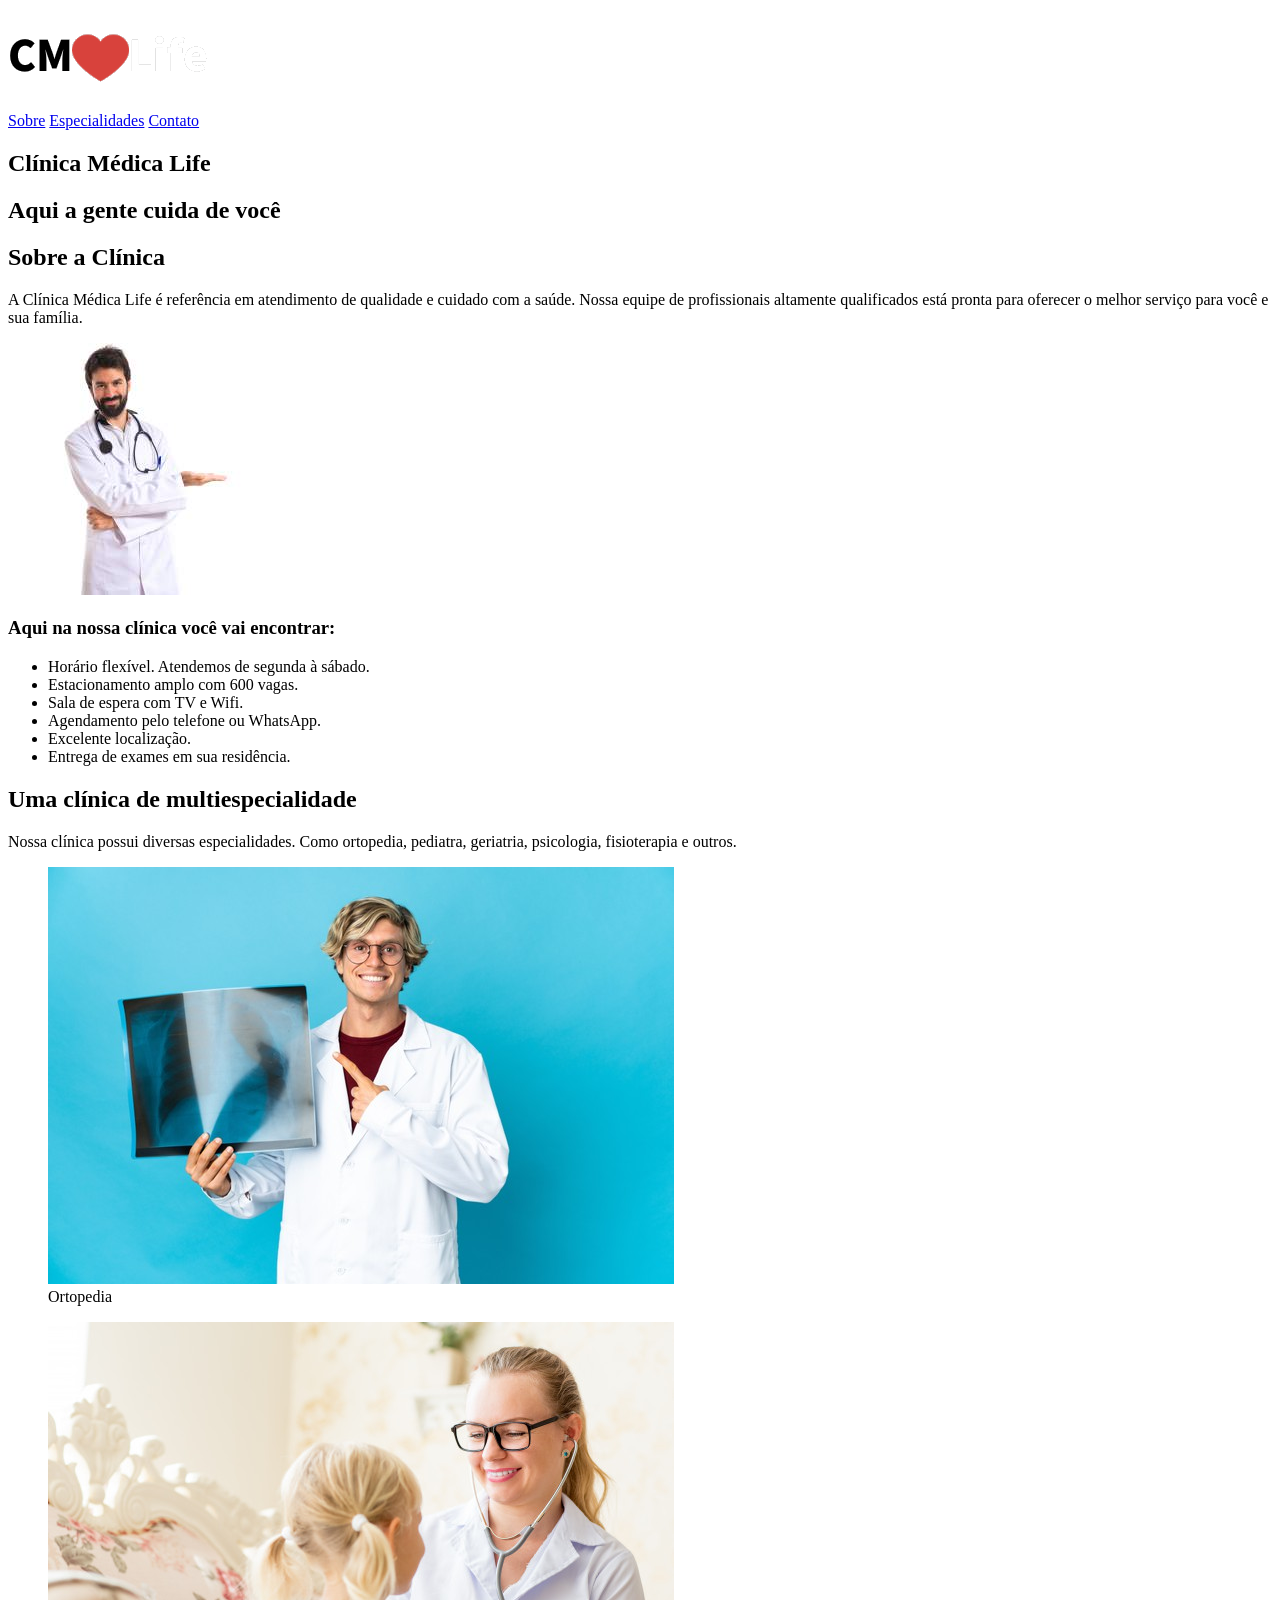
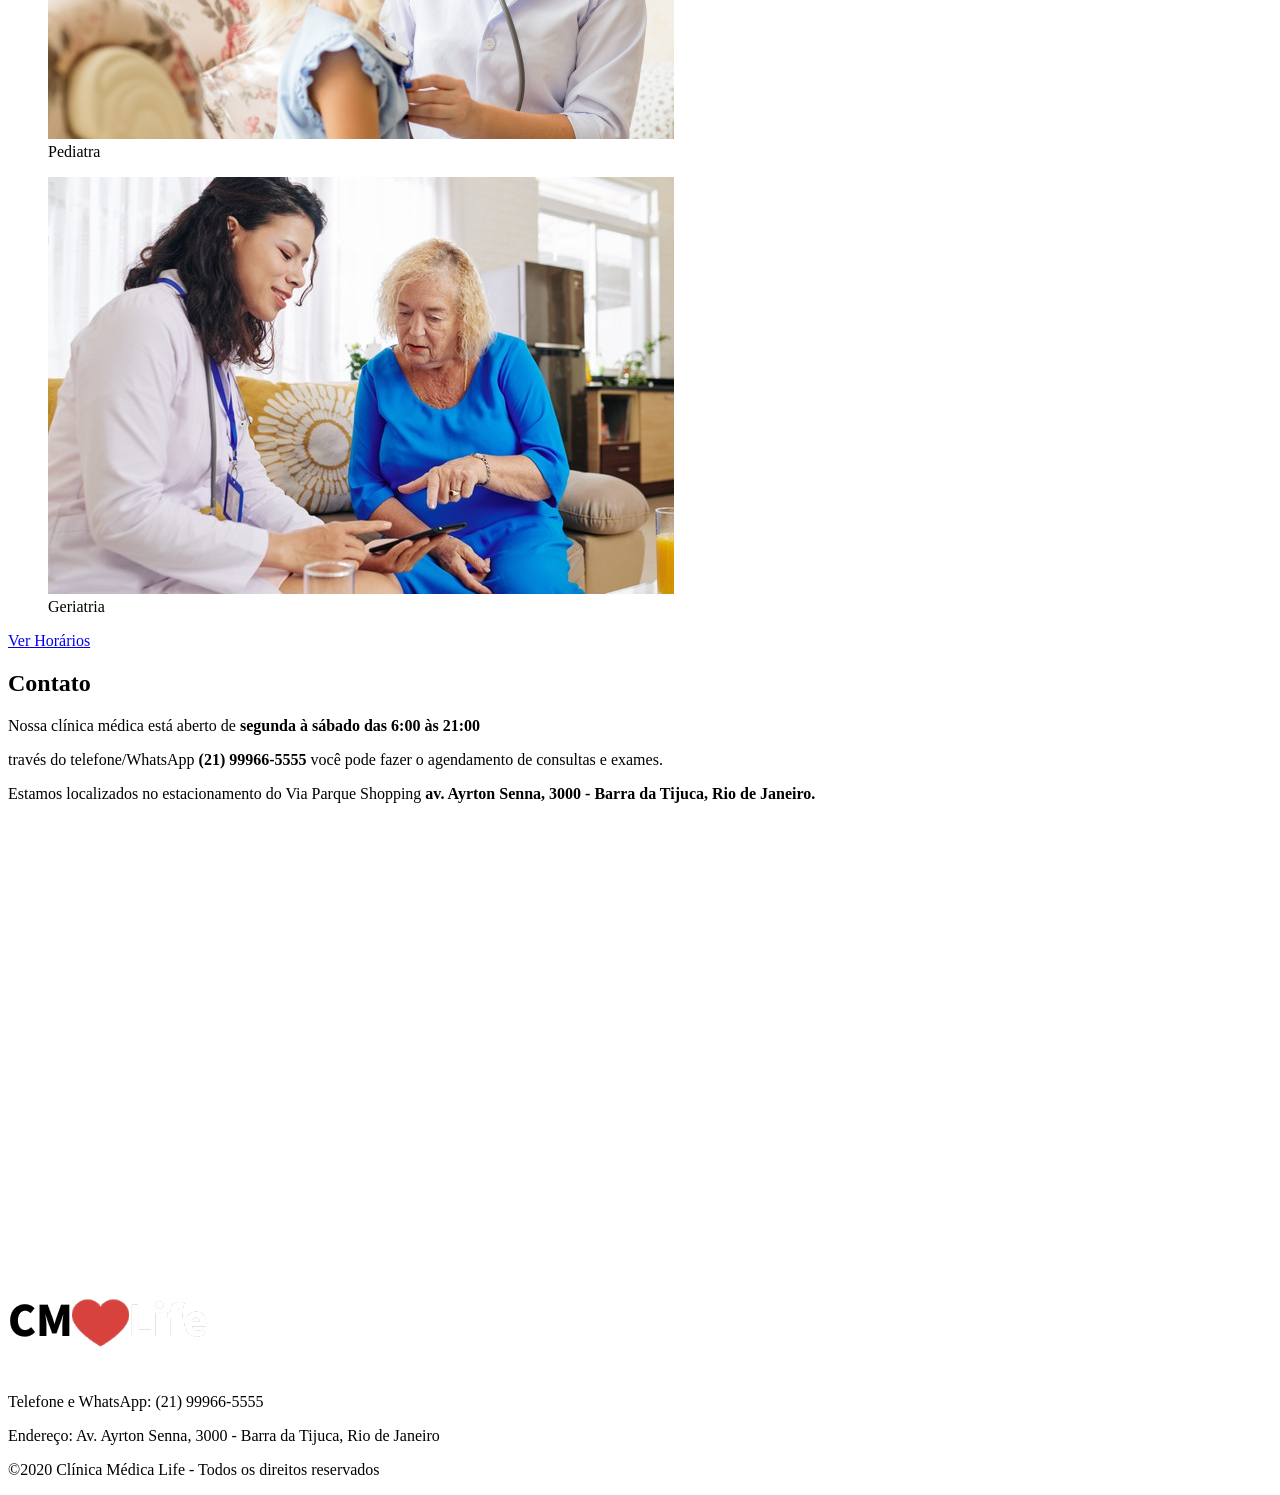
==== index.html @ 8f23ac89 "adicionando html da primeira pagina ao repositório" ====
<!DOCTYPE html>
<html lang="pt-BR">
<head>
    <meta charset="UTF-8">
    <meta name="viewport" content="width=device-width, initial-scale=1.0">
    <link rel="stylesheet" href="./style/style.css">
    <link rel="stylesheet" href="./style/especialidades-style.css">
    <link rel="stylesheet" href="./style/responsivo.css">
    <title>Clinica Médica</title>
</head>
<body>
    <header>
        <div class="logo">
            <a href="./index.html">
                <img src="./assets/logo.png" alt="Clinica Médica Life">
            </a>
        </div>
        <nav>
            <a href="#sobre">Sobre</a>
            <a href="#especialidades">Especialidades</a>
            <a href="#contato">Contato</a>
        </nav>
    </header>
    <main>
        <section class="banner">
            <h1>Clínica Médica Life</h1>
            <h1>Aqui a gente cuida de você</h1>
        </section>
        <section class="sobre" id="sobre">
            <div>
            <h2>Sobre a Clínica</h2>
            <p>A Clínica Médica Life é referência em atendimento de qualidade e cuidado com a saúde. Nossa equipe de profissionais altamente qualificados está pronta para oferecer o melhor serviço para você e sua família.</p>
            </div>

            <div>
                <figure>
                    <img src="./assets/medico.jpg" alt="Sobre a clinica">
                </figure>
                <div>
                    <h3>Aqui na nossa clínica você vai encontrar:</h3>
                    <ul>
                        <li>Horário flexível. Atendemos de segunda à sábado.</li>
                        <li>Estacionamento amplo com 600 vagas.</li>
                        <li>Sala de espera com TV e Wifi.</li>
                        <li>Agendamento pelo telefone ou WhatsApp.</li>
                        <li>Excelente localização.</li>
                        <li>Entrega de exames em sua residência.</li>
                    </ul>                    
                </div>
            </div>
        </section>
        <section class="especialidades" id="especialidades">
            <div>
                <h2>Uma clínica de multiespecialidade</h2>
                <p>Nossa clínica possui diversas especialidades. Como ortopedia, pediatra, geriatria, psicologia, fisioterapia e outros.</p>
            </div>
            <div>
                <figure>
                    <img src="./assets/ortopedia1.png" alt="Ortopedia">
                    <figcaption>Ortopedia</figcaption>
                </figure>
                <figure>
                    <img src="./assets/pediatra.png" alt="Pediatria">
                    <figcaption>Pediatra</figcaption>
                </figure>
                <figure>
                    <img src="./assets/geriatra.png" alt="Geriatria">
                    <figcaption>Geriatria</figcaption>
                </figure>
            </div>
            <a href="#">Ver Horários</a>
        </section>
        <section class="contato" id="contato">
            <div>
                <h2>Contato</h2>
                <p>Nossa clínica médica está aberto de <strong>segunda à sábado das 6:00 às 21:00</strong></p>
                <p>través do telefone/WhatsApp <strong>(21) 99966-5555</strong> você pode fazer o agendamento de consultas e exames.</p>
                <p>Estamos localizados no estacionamento do Via Parque Shopping <strong>av. Ayrton Senna, 3000 - Barra da Tijuca, Rio de Janeiro.</strong></p>
            </div>

             <iframe src="https://www.google.com/maps/embed?pb=!1m18!1m12!1m3!1d3673.1179277032493!2d-43.364191100000006!3d-22.982690599999998!2m3!1f0!2f0!3f0!3m2!1i1024!2i768!4f13.1!3m3!1m2!1s0x9bda2c2293fa63%3A0x539cb07246f0e38d!2sVia%20Parque%20Shopping!5e0!3m2!1spt-BR!2sbr!4v1792603080375!5m2!1spt-BR!2sbr" width="600" height="450" style="border:0;" allowfullscreen="" loading="lazy" referrerpolicy="strict-origin-when-cross-origin"></iframe>

        </section>
    </main>
    <footer>
        <section>
            <div>
                <img src="./assets/logo.png" alt="Clinica Médica Life">    
            </div>
            <div>
                <p>Telefone e WhatsApp: (21) 99966-5555</p>
                <p>Endereço: Av. Ayrton Senna, 3000 - Barra da Tijuca, Rio de Janeiro</p>
                <p>©2020 Clínica Médica Life - Todos os direitos reservados</p>

            </div>
        </section>
    </footer>
</body>
</html>
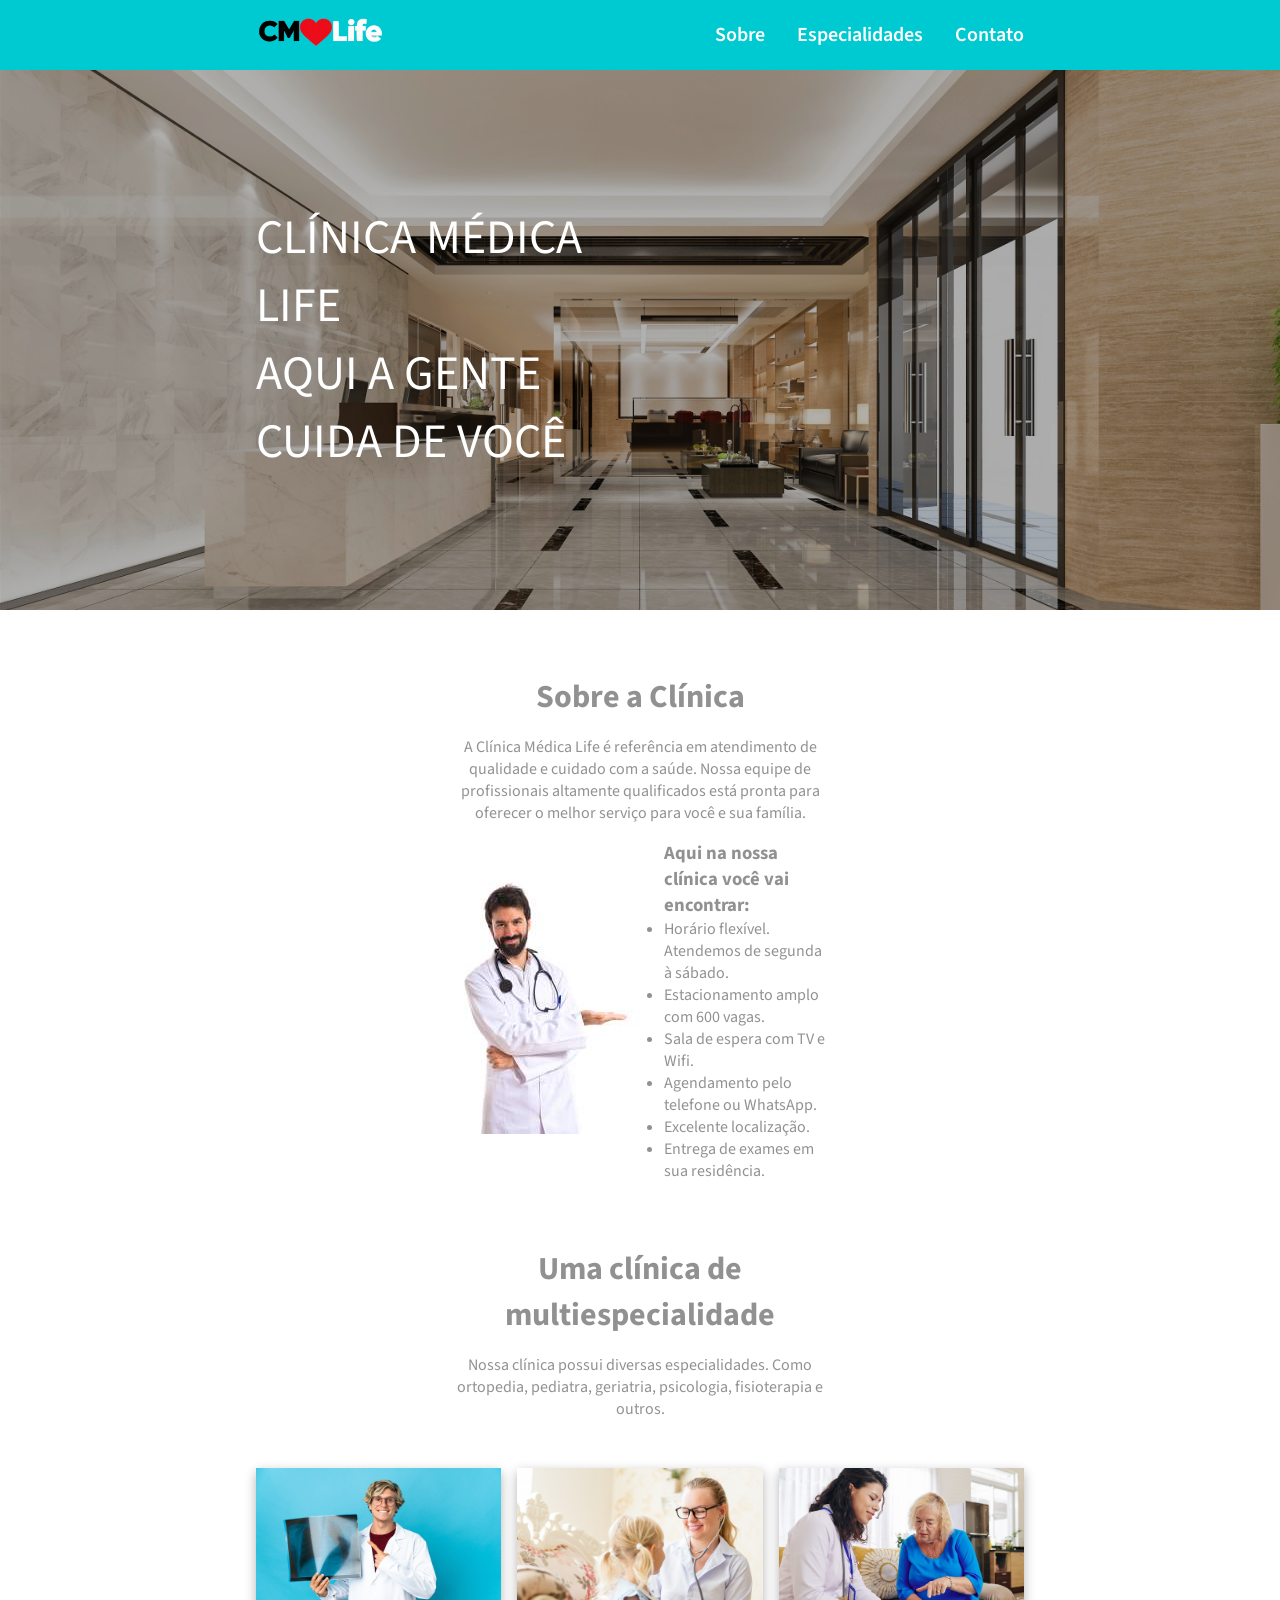
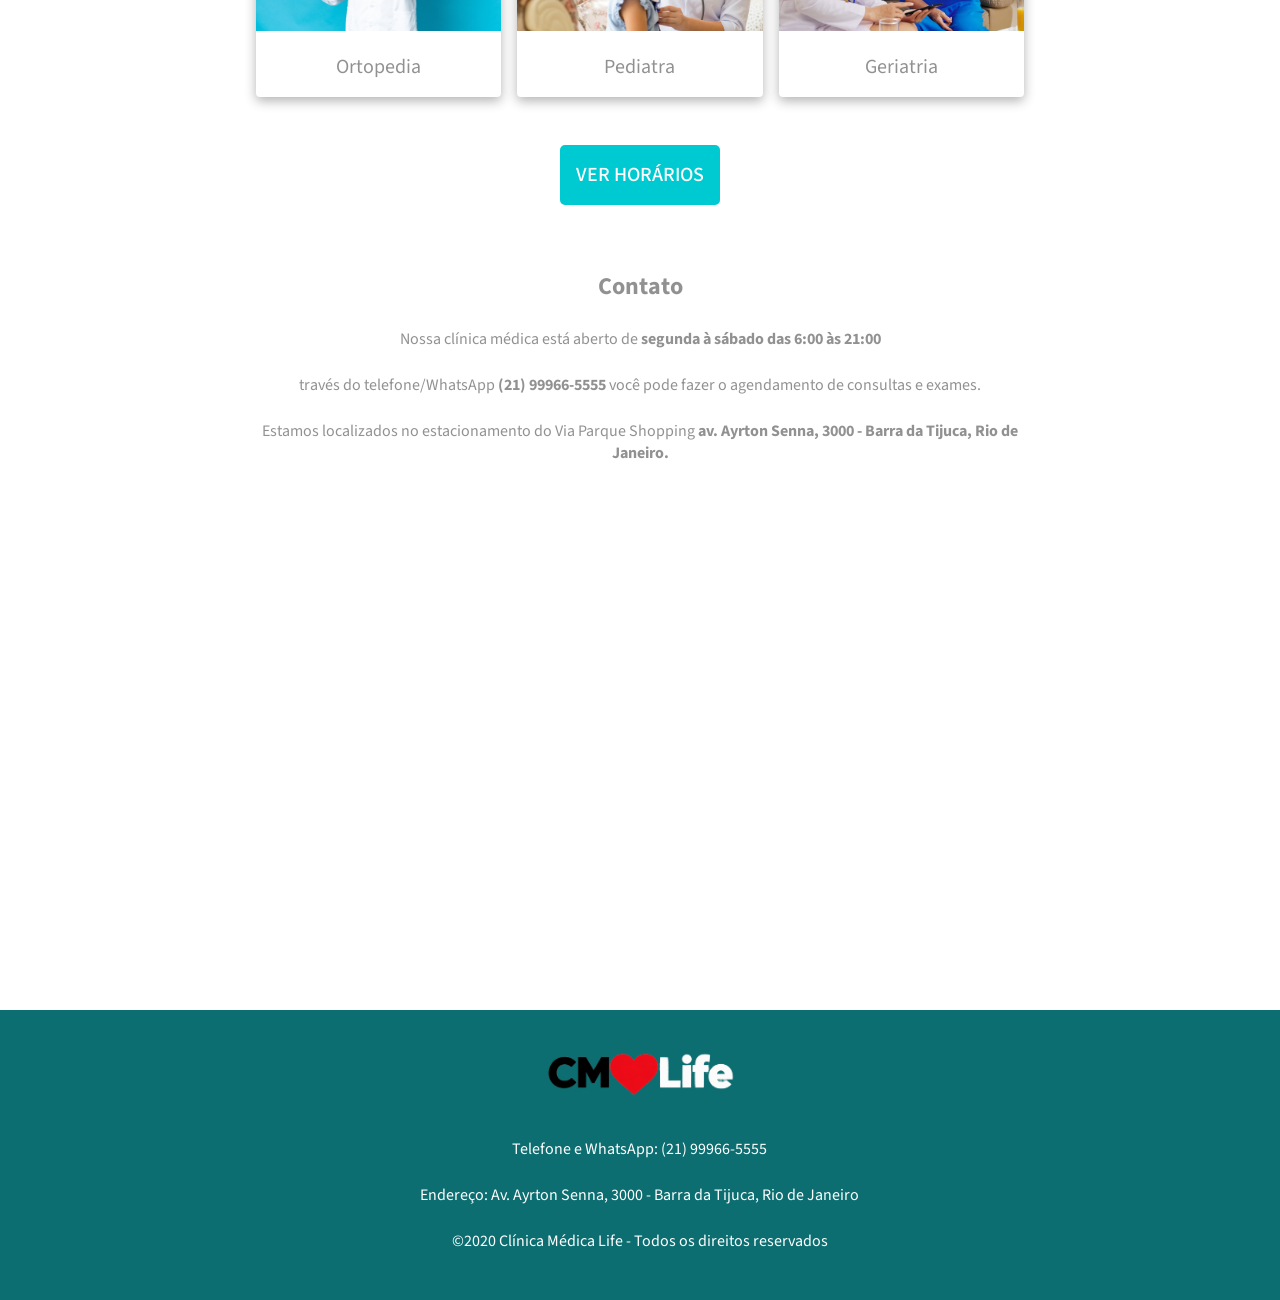
==== commit e8b929ec: "adicionando estilização da primeira pagina ao repositório" ====
--- a/index.html
+++ b/index.html
@@ -6,94 +6,106 @@
     <link rel="stylesheet" href="./style/style.css">
     <link rel="stylesheet" href="./style/especialidades-style.css">
     <link rel="stylesheet" href="./style/responsivo.css">
+    <link rel="preconnect" href="https://fonts.googleapis.com">
+    <link rel="preconnect" href="https://fonts.gstatic.com" crossorigin>
+    <link href="https://fonts.googleapis.com/css2?family=Source+Sans+3:ital,wght@0,200..900;1,200..900&display=swap" rel="stylesheet">
     <title>Clinica Médica</title>
 </head>
 <body>
     <header>
-        <div class="logo">
-            <a href="./index.html">
-                <img src="./assets/logo.png" alt="Clinica Médica Life">
-            </a>
+        <div class="container">
+            <div class="logo">
+                <a href="./index.html">
+                    <img src="./assets/logo-novo.png" alt="Clinica Médica Life">
+                </a>
+            </div>
+            <nav class="links-topo">
+                <a href="#sobre">Sobre</a>
+                <a href="#especialidades">Especialidades</a>
+                <a href="#contato">Contato</a>
+            </nav>
         </div>
-        <nav>
-            <a href="#sobre">Sobre</a>
-            <a href="#especialidades">Especialidades</a>
-            <a href="#contato">Contato</a>
-        </nav>
     </header>
     <main>
         <section class="banner">
-            <h1>Clínica Médica Life</h1>
-            <h1>Aqui a gente cuida de você</h1>
+            <div class="container">
+                <h1>Clínica Médica Life</h1>
+                <h1>Aqui a gente cuida de você</h1>
+            </div>
         </section>
         <section class="sobre" id="sobre">
-            <div>
-            <h2>Sobre a Clínica</h2>
-            <p>A Clínica Médica Life é referência em atendimento de qualidade e cuidado com a saúde. Nossa equipe de profissionais altamente qualificados está pronta para oferecer o melhor serviço para você e sua família.</p>
-            </div>
+            <div class="container">
+                <div class="info-texto">
+                <h2>Sobre a Clínica</h2>
+                <p>A Clínica Médica Life é referência em atendimento de qualidade e cuidado com a saúde. Nossa equipe de profissionais altamente qualificados está pronta para oferecer o melhor serviço para você e sua família.</p>
+                </div>
 
-            <div>
-                <figure>
-                    <img src="./assets/medico.jpg" alt="Sobre a clinica">
-                </figure>
-                <div>
-                    <h3>Aqui na nossa clínica você vai encontrar:</h3>
-                    <ul>
-                        <li>Horário flexível. Atendemos de segunda à sábado.</li>
-                        <li>Estacionamento amplo com 600 vagas.</li>
-                        <li>Sala de espera com TV e Wifi.</li>
-                        <li>Agendamento pelo telefone ou WhatsApp.</li>
-                        <li>Excelente localização.</li>
-                        <li>Entrega de exames em sua residência.</li>
-                    </ul>                    
+                <div class="sobre-imagem">
+                    <figure>
+                        <img src="./assets/medico.jpg" alt="Sobre a clinica">
+                    </figure>
+                    <div>
+                        <h3>Aqui na nossa clínica você vai encontrar:</h3>
+                        <ul>
+                            <li>Horário flexível. Atendemos de segunda à sábado.</li>
+                            <li>Estacionamento amplo com 600 vagas.</li>
+                            <li>Sala de espera com TV e Wifi.</li>
+                            <li>Agendamento pelo telefone ou WhatsApp.</li>
+                            <li>Excelente localização.</li>
+                            <li>Entrega de exames em sua residência.</li>
+                        </ul>                    
+                    </div>
                 </div>
             </div>
         </section>
         <section class="especialidades" id="especialidades">
-            <div>
-                <h2>Uma clínica de multiespecialidade</h2>
-                <p>Nossa clínica possui diversas especialidades. Como ortopedia, pediatra, geriatria, psicologia, fisioterapia e outros.</p>
+            <div class="container">
+                <div class="info-texto">
+                    <h2>Uma clínica de multiespecialidade</h2>
+                    <p>Nossa clínica possui diversas especialidades. Como ortopedia, pediatra, geriatria, psicologia, fisioterapia e outros.</p>
+                </div>
+                <div class="especialidades-imagem">
+                    <figure>
+                        <img src="./assets/ortopedia1.png" alt="Ortopedia">
+                        <figcaption>Ortopedia</figcaption>
+                    </figure>
+                    <figure>
+                        <img src="./assets/pediatra.png" alt="Pediatria">
+                        <figcaption>Pediatra</figcaption>
+                    </figure>
+                    <figure>
+                        <img src="./assets/geriatra.png" alt="Geriatria">
+                        <figcaption>Geriatria</figcaption>
+                    </figure>
+                </div>
+                <a class="botao" href="#">Ver Horários</a>
             </div>
-            <div>
-                <figure>
-                    <img src="./assets/ortopedia1.png" alt="Ortopedia">
-                    <figcaption>Ortopedia</figcaption>
-                </figure>
-                <figure>
-                    <img src="./assets/pediatra.png" alt="Pediatria">
-                    <figcaption>Pediatra</figcaption>
-                </figure>
-                <figure>
-                    <img src="./assets/geriatra.png" alt="Geriatria">
-                    <figcaption>Geriatria</figcaption>
-                </figure>
-            </div>
-            <a href="#">Ver Horários</a>
         </section>
         <section class="contato" id="contato">
-            <div>
-                <h2>Contato</h2>
-                <p>Nossa clínica médica está aberto de <strong>segunda à sábado das 6:00 às 21:00</strong></p>
-                <p>través do telefone/WhatsApp <strong>(21) 99966-5555</strong> você pode fazer o agendamento de consultas e exames.</p>
-                <p>Estamos localizados no estacionamento do Via Parque Shopping <strong>av. Ayrton Senna, 3000 - Barra da Tijuca, Rio de Janeiro.</strong></p>
+            <div class="container">
+                <div class="contato-texto">
+                    <h2>Contato</h2>
+                    <p>Nossa clínica médica está aberto de <strong>segunda à sábado das 6:00 às 21:00</strong></p>
+                    <p>través do telefone/WhatsApp <strong>(21) 99966-5555</strong> você pode fazer o agendamento de consultas e exames.</p>
+                    <p>Estamos localizados no estacionamento do Via Parque Shopping <strong>av. Ayrton Senna, 3000 - Barra da Tijuca, Rio de Janeiro.</strong></p>
+                </div>
+
+                <iframe src="https://www.google.com/maps/embed?pb=!1m18!1m12!1m3!1d3673.1179277032493!2d-43.364191100000006!3d-22.982690599999998!2m3!1f0!2f0!3f0!3m2!1i1024!2i768!4f13.1!3m3!1m2!1s0x9bda2c2293fa63%3A0x539cb07246f0e38d!2sVia%20Parque%20Shopping!5e0!3m2!1spt-BR!2sbr!4v1792603080375!5m2!1spt-BR!2sbr" width="600" height="450" style="border:0;" allowfullscreen="" loading="lazy" referrerpolicy="strict-origin-when-cross-origin"></iframe>
             </div>
-
-             <iframe src="https://www.google.com/maps/embed?pb=!1m18!1m12!1m3!1d3673.1179277032493!2d-43.364191100000006!3d-22.982690599999998!2m3!1f0!2f0!3f0!3m2!1i1024!2i768!4f13.1!3m3!1m2!1s0x9bda2c2293fa63%3A0x539cb07246f0e38d!2sVia%20Parque%20Shopping!5e0!3m2!1spt-BR!2sbr!4v1792603080375!5m2!1spt-BR!2sbr" width="600" height="450" style="border:0;" allowfullscreen="" loading="lazy" referrerpolicy="strict-origin-when-cross-origin"></iframe>
-
         </section>
     </main>
     <footer>
-        <section>
-            <div>
-                <img src="./assets/logo.png" alt="Clinica Médica Life">    
+        <div class="container">
+            <div class="footer-imagem">
+                <img src="./assets/logo-novo.png" alt="Clinica Médica Life">    
             </div>
-            <div>
+            <div class="footer-texto">
                 <p>Telefone e WhatsApp: (21) 99966-5555</p>
                 <p>Endereço: Av. Ayrton Senna, 3000 - Barra da Tijuca, Rio de Janeiro</p>
                 <p>©2020 Clínica Médica Life - Todos os direitos reservados</p>
 
             </div>
-        </section>
+        </div>
     </footer>
 </body>
 </html>
--- a/style/style.css
+++ b/style/style.css
@@ -0,0 +1,265 @@
+:root{
+    --cor-fonte: #0000006e;
+    --cor-topo: #00cad1;
+    --cor-footer: #0c6e71;
+    --cor-branca: #fff;
+
+}
+
+
+
+*{
+    margin: 0;
+    padding: 0;
+    box-sizing: border-box;
+    font-family: "Source Sans 3", sans-serif;
+    color: var(--cor-fonte);
+}
+
+.container{
+    width: 60%;
+}
+
+/* ==========================================================================
+   Seção Topo
+   ========================================================================== */
+
+header{
+    display: flex;
+    align-items: center;
+    justify-content: center;
+    background-color: var(--cor-topo);
+}
+
+ header .container{
+    display: flex;
+    justify-content: space-between;
+    align-items: center;
+}
+
+header img{
+    width: 8rem;
+}
+
+.links-topo{
+    display: flex;
+    align-items: center;
+    gap: 2rem;
+    font-size: 1.25rem;
+}
+
+.links-topo a{
+    text-decoration: none;
+    color: var(--cor-branca);
+    transition: 0.3s;
+    font-weight: 600;
+}
+
+.links-topo a:hover{
+    color: var(--cor-footer);
+}
+
+/* ==========================================================================
+   Seção Banner
+   ========================================================================== */
+
+
+
+.banner{
+    display: flex;
+    align-items: center;
+    justify-content: center;
+    background-image: url("../assets/recepcao.png");
+    background-size: cover;
+    background-position: center;
+    height: 60vh;
+}
+
+.banner h1{
+    color: var(--cor-branca);
+    font-size: 3rem;
+    width: 50%;
+    text-transform: uppercase;
+    font-weight: 400;
+}
+
+/* ==========================================================================
+   Seção Sobre
+   ========================================================================== */
+
+.sobre{
+    display: flex;
+    align-items: center;
+    justify-content: center;
+    gap: 2rem;
+    margin: 4rem 0;
+}
+
+.sobre .container{
+    display: flex;
+    flex-direction: column;
+    align-items: center;
+    gap: 1rem;
+}
+
+.info-texto{
+    width: 50%;
+    text-align: center;
+}
+
+.info-texto h2{
+    font-size: 2rem;
+    margin-bottom: 1rem;
+}
+
+.sobre-texto p{
+    line-height: 1.5rem;
+}
+
+.sobre-imagem{
+    display: flex;
+    justify-content: center;
+    width: 50%;
+    align-items: center;
+    gap: 1rem;
+}
+
+/* ==========================================================================
+   Seção Especialidades
+   ========================================================================== */
+
+
+.especialidades{
+    display: flex;
+    align-items: center;
+    justify-content: center;
+    gap: 2rem;
+    margin: 4rem 0;
+}
+
+.especialidades .container{
+    display: flex;
+    flex-direction: column;
+    align-items: center;
+    gap: 1rem;
+}
+
+.especialidades-imagem{
+    display: flex;
+    align-items: center;
+    justify-content: space-evenly;
+    gap: 1rem;
+    width: 100%;
+    margin-top: 2rem;
+}
+
+.especialidades-imagem figure{
+    background-color: var(--cor-branca);
+    border-radius: 4px;
+    box-shadow: 0px 4px 12px rgba(0, 0, 0, 0.3);
+}
+
+.especialidades-imagem figcaption{
+    font-size: 1.25rem;
+    text-align: center;
+    padding: 1rem;
+    font-weight: 400;
+    color: var(--cor-fonte);
+}
+
+.especialidades-imagem img{
+    width: 100%;
+}
+
+.botao{
+    margin-top: 2rem;
+    background-color: var(--cor-topo);
+    text-decoration: none;
+    font-size: 1.25rem;
+    padding: 1rem;
+    border-radius: 5px;
+    color: var(--cor-branca);
+    font-weight: 500;
+    text-transform: uppercase;
+}
+
+
+/* ==========================================================================
+   Seção Contato
+   ========================================================================== */
+
+.contato{
+    display: flex;
+    align-items: center;
+    justify-content: center;
+    gap: 2rem;
+    margin: 4rem 0;
+}
+
+.contato .container{
+    display: flex;
+    flex-direction: column;
+    align-items: center;
+    gap: 1rem;
+}
+
+.contato-texto{
+    display: flex;
+    flex-direction: column;
+    align-items: center;
+    justify-content: center;
+    gap: 1.5rem;
+    text-align: center;
+    margin-bottom: 1rem;
+}
+
+.contato iframe{
+    width: 100%;
+}
+
+
+/* ==========================================================================
+   Seção Footer
+   ========================================================================== */
+
+
+footer{
+    display: flex;
+    align-items: center;
+    justify-content: center;
+    gap: 2rem;
+    padding: 1rem;
+    background-color: var(--cor-footer);
+}
+
+footer .container{
+    display: flex;
+    flex-direction: column;
+    align-items: center;
+    gap: 1rem;
+}
+.footer-imagem {
+    display: flex;
+    align-items: center;
+    justify-content: center;
+}
+
+.footer-imagem img{
+    width: 12rem;
+}
+
+.footer-texto{
+    display: flex;
+    flex-direction: column;
+    align-items: center;
+    justify-content: center;
+    gap: 1.5rem;
+    margin-bottom: 2rem;
+}
+
+.footer-texto p{
+    color: var(--cor-branca);
+    font-size: 1rem;
+    text-align: center;
+    gap: 1rem;
+}
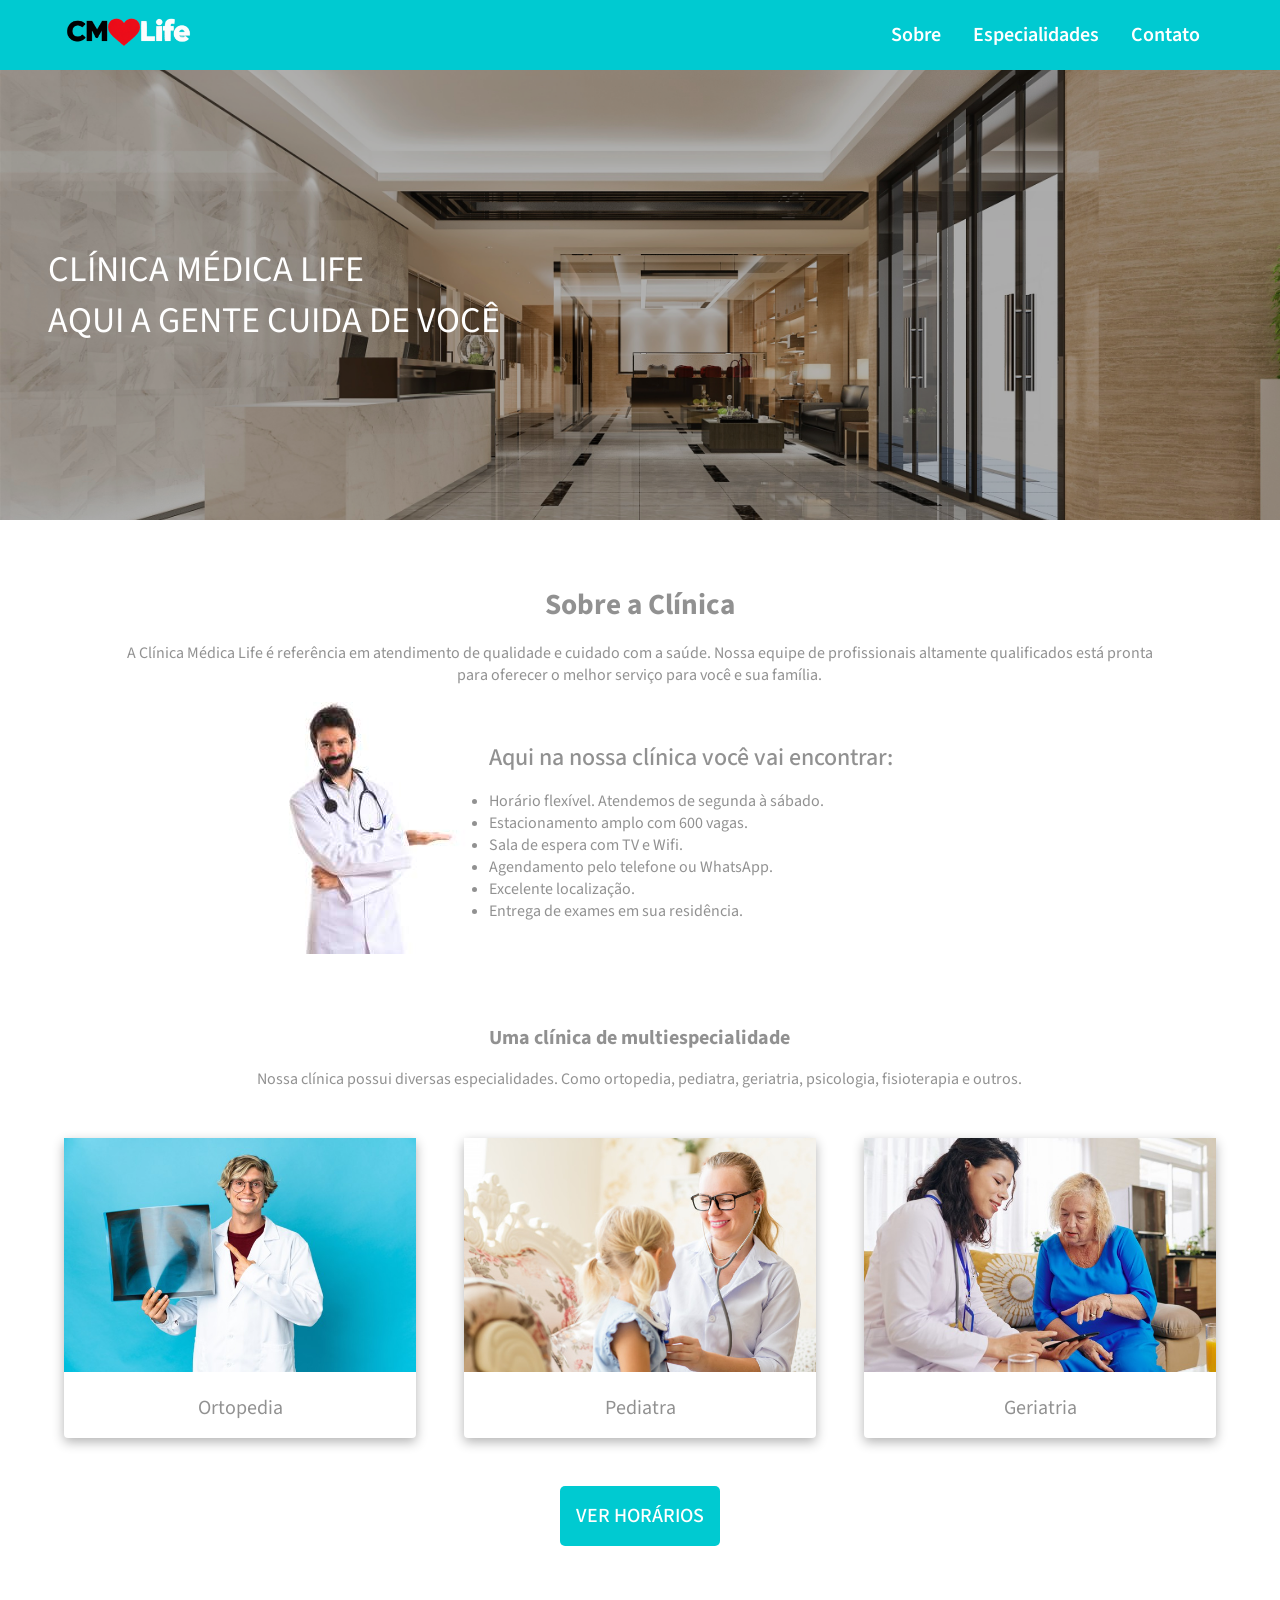
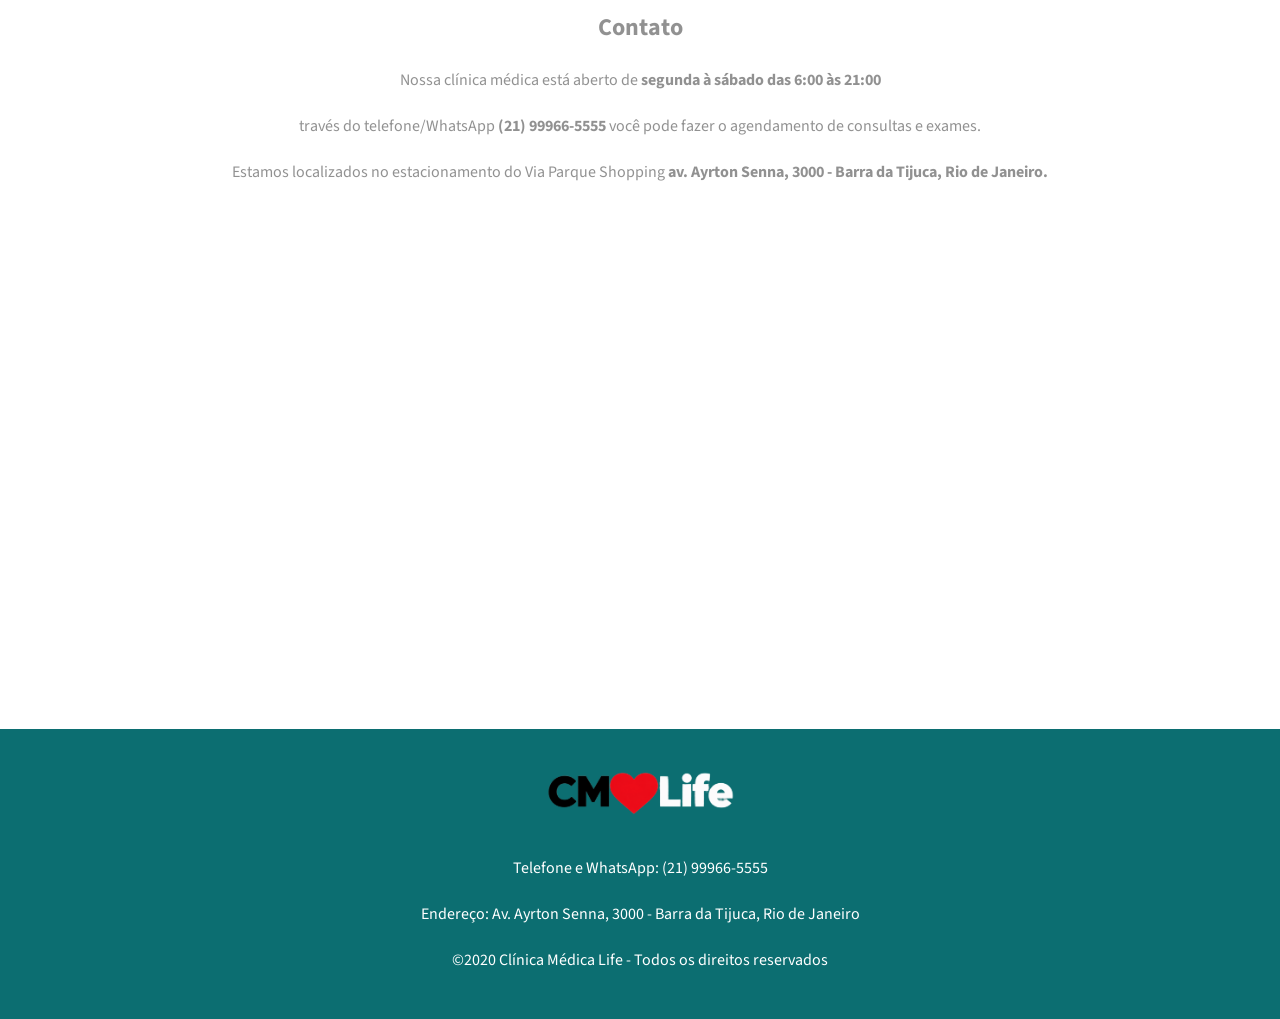
==== commit 90695a22: "adicionando segunda pagina e estilização ao repositório" ====
--- a/index.html
+++ b/index.html
@@ -21,7 +21,7 @@
             </div>
             <nav class="links-topo">
                 <a href="#sobre">Sobre</a>
-                <a href="#especialidades">Especialidades</a>
+                <a href="./especialidades-page/especialidades.html">Especialidades</a>
                 <a href="#contato">Contato</a>
             </nav>
         </div>
@@ -78,7 +78,7 @@
                         <figcaption>Geriatria</figcaption>
                     </figure>
                 </div>
-                <a class="botao" href="#">Ver Horários</a>
+                <a class="botao" href="./especialidades-page/especialidades.html">Ver Horários</a>
             </div>
         </section>
         <section class="contato" id="contato">
--- a/style/style.css
+++ b/style/style.css
@@ -14,6 +14,7 @@
     box-sizing: border-box;
     font-family: "Source Sans 3", sans-serif;
     color: var(--cor-fonte);
+    scroll-behavior: smooth
 }
 
 .container{
@@ -26,6 +27,7 @@
 
 header{
     display: flex;
+    width: 100%;
     align-items: center;
     justify-content: center;
     background-color: var(--cor-topo);
--- a/style/especialidades-style.css
+++ b/style/especialidades-style.css
@@ -0,0 +1,123 @@
+:root{
+    --cor-fonte: #0000006e;
+    --cor-topo: #00cad1;
+    --cor-footer: #0c6e71;
+    --cor-branca: #fff;
+    --cor-tabelas-par: #f1f1f1;
+    --cor-tabela-impar: #ccc;
+
+
+}
+
+
+/* ==========================================================================
+   Seção links
+   ========================================================================== */
+
+.links-box{
+    display: flex;
+    flex-direction: column;
+    align-items: center;
+    justify-content: center;
+    padding: 1.5rem 0;
+
+}
+
+.links-box h2{
+    margin-bottom: 0.75rem;
+    font-size: 1.5rem;
+}
+
+.links-especializacoes{
+    display: flex;
+    justify-content: space-around;
+    align-items: center;
+    gap: 1rem;
+}
+
+.links-especializacoes a{
+    display: inline-flex;
+    justify-content: center;
+    align-items: center;
+    min-width: 130px;
+    padding: 3px 6px;
+    box-sizing: border-box;
+    text-decoration: none;
+    border-bottom: solid 3px var(--cor-topo);
+    border-radius: 10px;
+    font-weight: 600;
+    font-size: 1.15rem;
+    transition: font-size 0.3s ease;
+    height: 40px; 
+}
+
+.links-especializacoes a:hover{
+     font-size: 1.4rem;
+}
+
+
+/* ==========================================================================
+   Seção Tabelas
+   ========================================================================== */
+
+.espcializacao-box{
+    display: flex;
+    flex-direction: column;
+    justify-content: center;
+    align-items: center;
+    width: 100%;
+    margin: 2rem 0;
+}
+
+.tabela-box{
+    display: flex;
+    align-items: stretch;
+    justify-content: center;
+    width: 80%;
+    margin-top: 2rem;
+}
+
+.tabela-box figure{
+    width: 20%;
+    height: auto;
+    margin: 0;
+}
+
+.tabela-box figure img{
+    display: block;
+    width: 100%;
+    height: 100%;
+    object-fit: cover;
+}
+
+table{
+    width: 50%;
+    border-collapse: collapse;
+    border-spacing: 0
+}
+
+th{
+    background-color: var(--cor-topo);
+    color: var(--cor-branca);
+    padding: 0.75rem 0.5rem;
+    font-weight: 600;
+    text-align: left;
+    width: 1rem;    
+}
+
+td{
+    padding: 0.5rem 0.6rem;
+    font-weight: 600;
+    text-align: left;
+    width: 1rem;
+}
+
+tbody tr:nth-child(even) {
+    background-color:var(--cor-tabelas-par);
+}
+
+tbody tr:nth-child(odd) {
+    background-color: var(--cor-tabela-impar);
+}
+
+
--- a/style/responsivo.css
+++ b/style/responsivo.css
@@ -0,0 +1,367 @@
+:root{
+    --cor-fonte: #0000006e;
+    --cor-topo: #00cad1;
+    --cor-footer: #0c6e71;
+    --cor-branca: #fff;
+
+}
+
+/* ================================================================================== 
+   CELULAR
+   ==================================================================================  */
+
+@media (max-width: 425px) {
+
+    .container{
+        width: 100%;
+    }
+
+/* ==========================================================================
+   Seção Topo
+   ========================================================================== */
+
+
+    header{
+        width: 100%;
+    }
+
+    header .container{
+        flex-direction: column;
+        width: 90%;
+        align-items: normal;
+
+    }
+
+    header .logo{
+      text-align: center;
+    }
+
+    .links-topo{
+        border-top: solid 1px var(--cor-fonte);
+        padding: 15px 0;
+        display: flex;
+        justify-content: center;
+    }
+
+/* ==========================================================================
+   Seção Banner
+   ========================================================================== */
+
+
+
+    .banner{
+        height: 40vh;
+        justify-content: normal;
+
+    }
+    
+    .banner h1{
+        font-size: 2rem;
+        width: 100%;
+    }
+/* ==========================================================================
+   Seção Sobre
+   ========================================================================== */
+
+    .sobre{
+        justify-content: normal;
+    }
+
+    .info-texto{
+        width: 90%;
+    }
+
+    .sobre .info-texto h2{
+        font-size: 1.5rem;
+    }
+
+    .sobre-imagem{
+        width: 90%;
+    }
+
+    .sobre-imagem figure{
+        display: none;
+    }
+
+    .sobre-imagem div{
+        width: 90%;
+        display: flex;
+        align-items: center;
+        flex-direction: column;
+    }
+
+    .sobre-imagem h3{
+        font-weight: 500;
+        margin-bottom: 15px;
+        font-size: 1.25rem;
+    }
+
+    .sobre-imagem ul{
+        width: 80%;
+    }
+
+/* ==========================================================================
+   Seção Especialidades
+   ========================================================================== */
+
+   .info-texto h2{
+    font-size: 1.25rem;
+   }
+
+   .especialidades-imagem{
+    flex-direction: column;
+    width: 80%;
+    gap: 3rem;       
+   }
+
+/* ==========================================================================
+   Seção Contato
+   ========================================================================== */
+
+   .contato .container{
+    width: 85%;
+   }
+    
+}
+
+/* ================================================================================== 
+   TABLET
+   ==================================================================================  */
+
+@media (min-width: 426px) and (max-width:768px) {
+
+        .container{
+        width: 100%;
+    }
+
+/* ==========================================================================
+   Seção Topo
+   ========================================================================== */
+
+
+    header{
+        width: 100%;
+    }
+
+    header .container{
+        width: 100%;
+        justify-content: space-between;
+
+    }
+
+    .links-topo{
+        margin-right: 1rem;
+    }
+
+/* ==========================================================================
+   Seção Banner
+   ========================================================================== */
+
+    .banner{
+        height: 50vh;
+        justify-content: normal;
+
+    }
+    
+    .banner h1{
+        font-size: 2.25rem;
+        width: 100%;
+        margin-left: 1rem;
+    }
+/* ==========================================================================
+   Seção Sobre
+   ========================================================================== */
+
+    .sobre{
+        justify-content: normal;
+    }
+
+    .info-texto{
+        width: 90%;
+    }
+
+    .sobre .info-texto h2{
+        font-size: 1.825rem;    
+    }
+
+    .sobre-imagem{
+        width: 90%;
+        justify-content: center;
+    }
+
+    .sobre-imagem figure{
+        display: none;
+    }
+
+    .sobre-imagem div{
+        width: 60%;
+        display: flex;
+        align-items: center;
+        flex-direction: column;
+        justify-content: center;
+    }
+
+    .sobre-imagem h3{
+        font-weight: 500;
+        margin-bottom: 15px;
+        font-size: 1.5rem;
+    }
+
+    .sobre-imagem ul{
+        width: 90%;
+    }
+
+/* ==========================================================================
+   Seção Especialidades
+   ========================================================================== */
+
+   .info-texto h2{
+    font-size: 1.25rem;
+   }
+
+   .especialidades-imagem{
+    flex-direction: row;
+    flex-wrap: wrap;
+    width: 100%;
+    gap: 3rem;       
+   }
+
+   .especialidades-imagem figure{
+    width: 40%;
+   }
+
+/* ==========================================================================
+   Seção Contato
+   ========================================================================== */
+
+   .contato .container{
+    width: 100%;
+   }
+
+   .contato-texto{
+    width: 80%;
+   }
+
+   .contato iframe{
+    width: 95%;
+   }
+   
+    
+}
+
+/* ================================================================================== 
+   Telas
+   ==================================================================================  */
+
+@media (min-width: 769px) and (max-width: 1440px) {
+
+    .container{
+        width: 90%;
+    }
+
+/* ==========================================================================
+   Seção Topo
+   ========================================================================== */
+
+
+    header{
+        width: 100%;
+    }
+
+    header .container{
+        width: 90%;
+        justify-content: space-between;
+
+    }
+
+    .links-topo{
+        margin-right: 1rem;
+    }
+
+/* ==========================================================================
+   Seção Banner
+   ========================================================================== */
+
+    .banner{
+        height: 50vh;
+        justify-content: normal;
+
+    }
+    
+    .banner h1{
+        font-size: 2.25rem;
+        width: 100%;
+        margin-left: 3rem;
+    }
+/* ==========================================================================
+   Seção Sobre
+   ========================================================================== */
+
+    
+    .info-texto{
+        width: 90%;
+    }
+
+    .sobre .info-texto h2{
+        font-size: 1.825rem;    
+    }
+
+    .sobre-imagem{
+        width: 90%;
+        justify-content: center;
+    }
+
+    .sobre-imagem div{
+        width: 50%;
+        display: flex;
+        align-items: flex-start;
+        flex-direction: column;
+        justify-content: center;
+    }
+
+    .sobre-imagem h3{
+        font-weight: 500;
+        margin-bottom: 15px;
+        font-size: 1.5rem;
+    }
+
+    .sobre-imagem ul{
+        width: 90%;
+    }
+
+/* ==========================================================================
+   Seção Especialidades
+   ========================================================================== */
+
+   .info-texto h2{
+    font-size: 1.25rem;
+   }
+
+   .especialidades-imagem{
+    flex-direction: row;
+    width: 100%;
+    gap: 3rem;       
+   }
+
+   .especialidades-imagem figure{
+    width: 33%;
+   }
+
+/* ==========================================================================
+   Seção Contato
+   ========================================================================== */
+
+   .contato .container{
+    width: 100%;
+   }
+
+   .contato-texto{
+    width: 80%;
+   }
+
+   .contato iframe{
+    width: 95%;
+   }
+   
+    
+}
